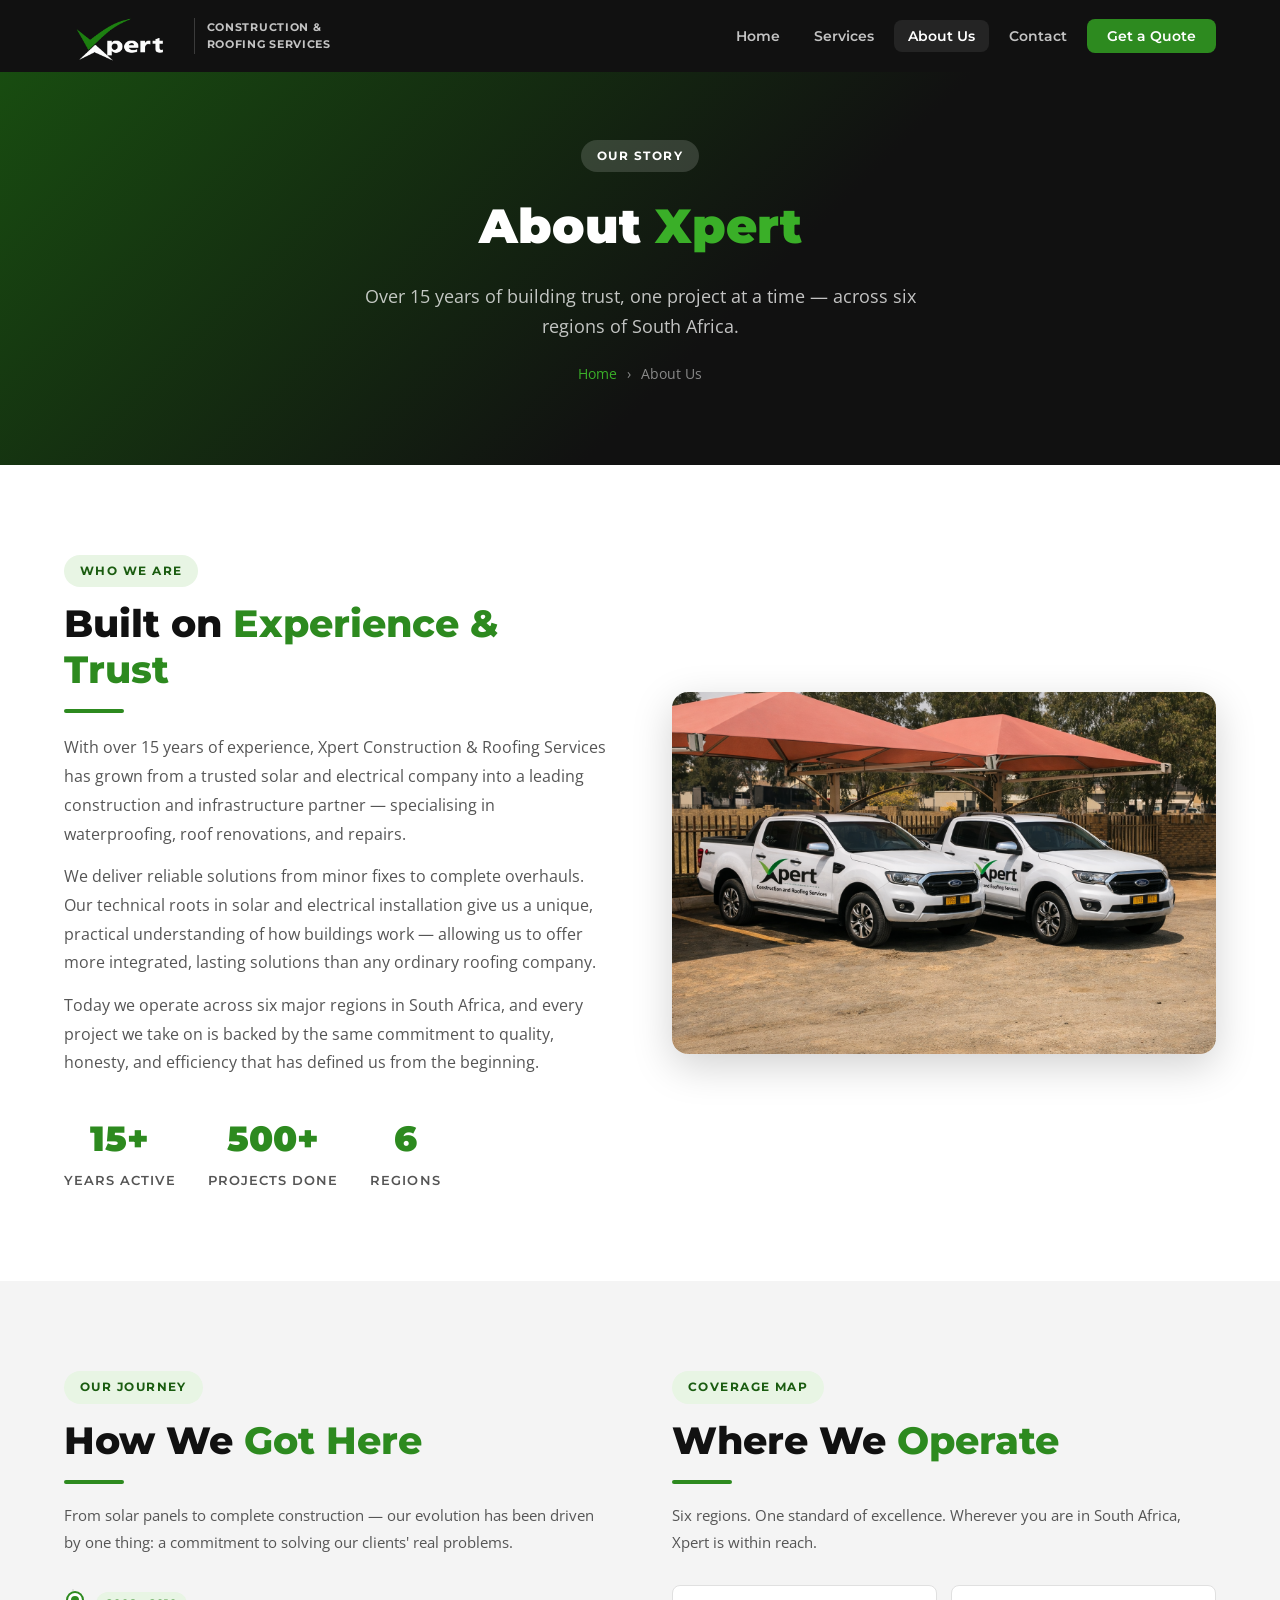
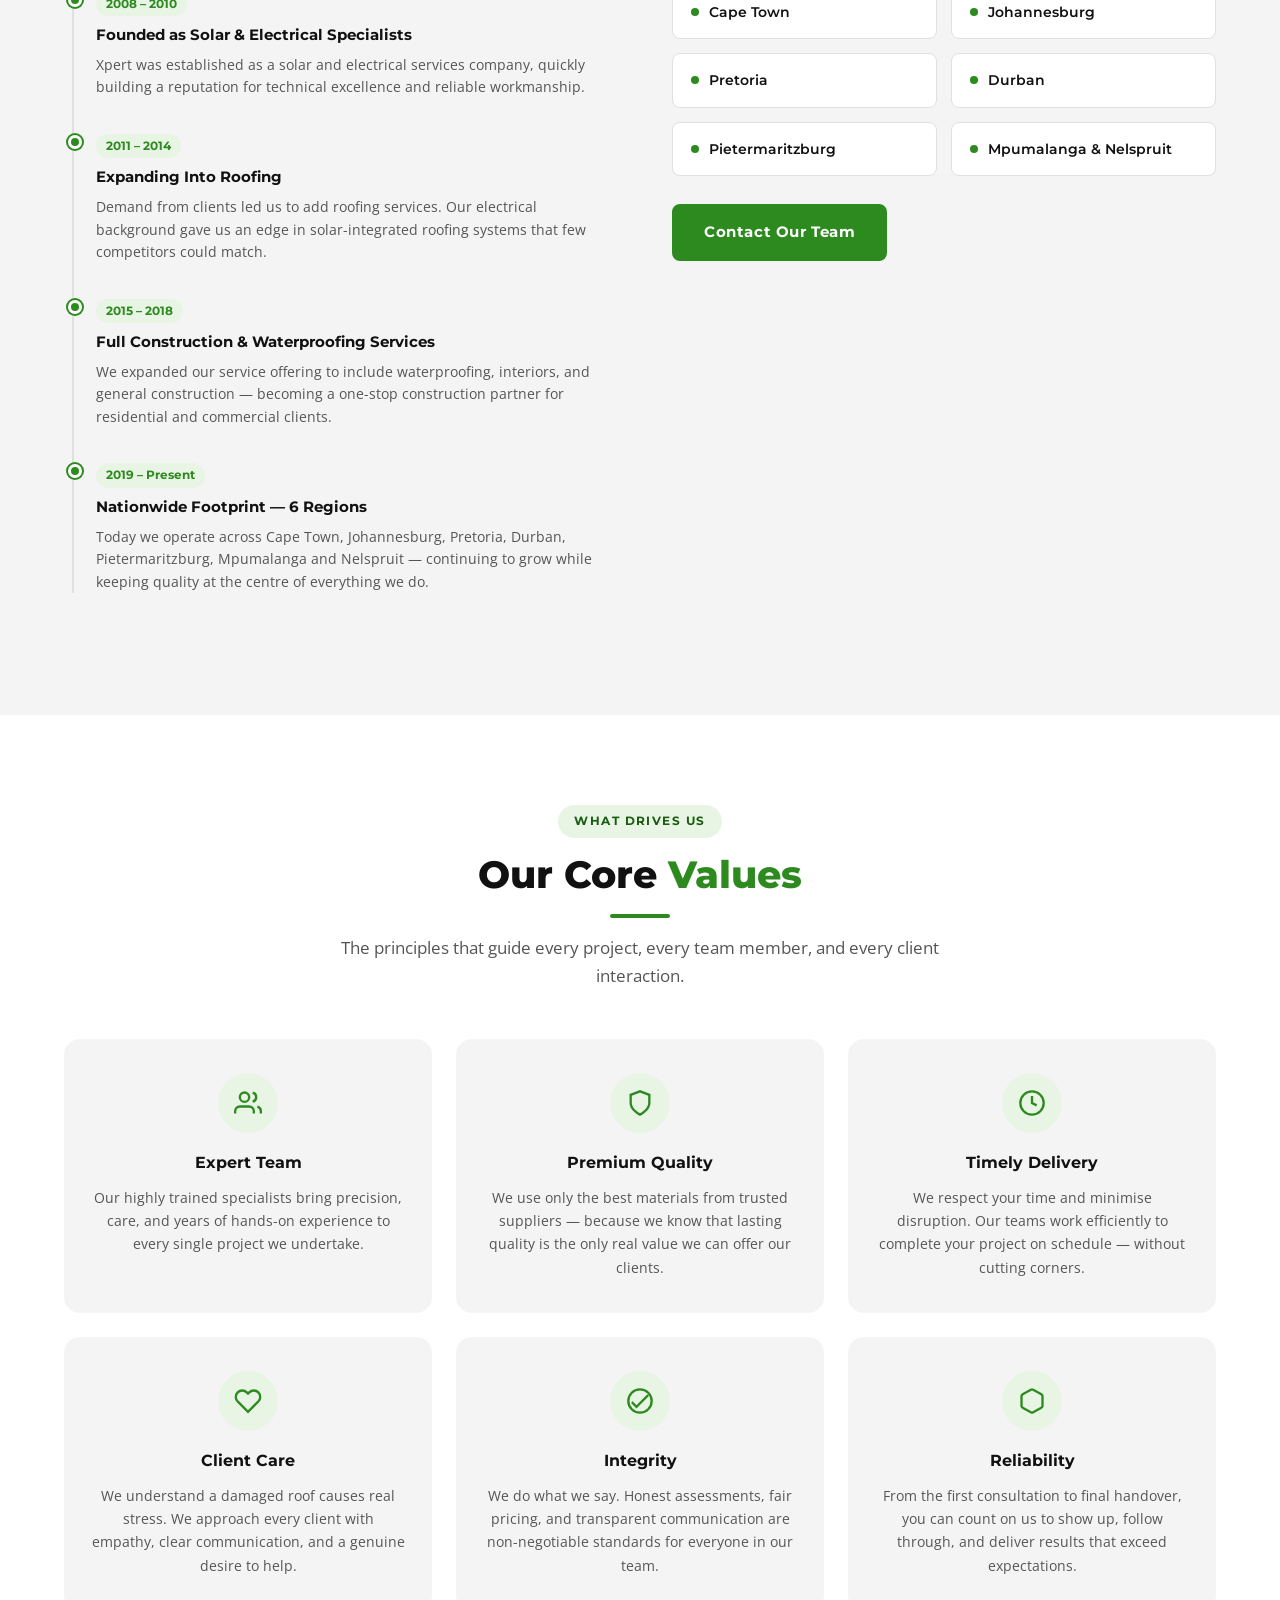
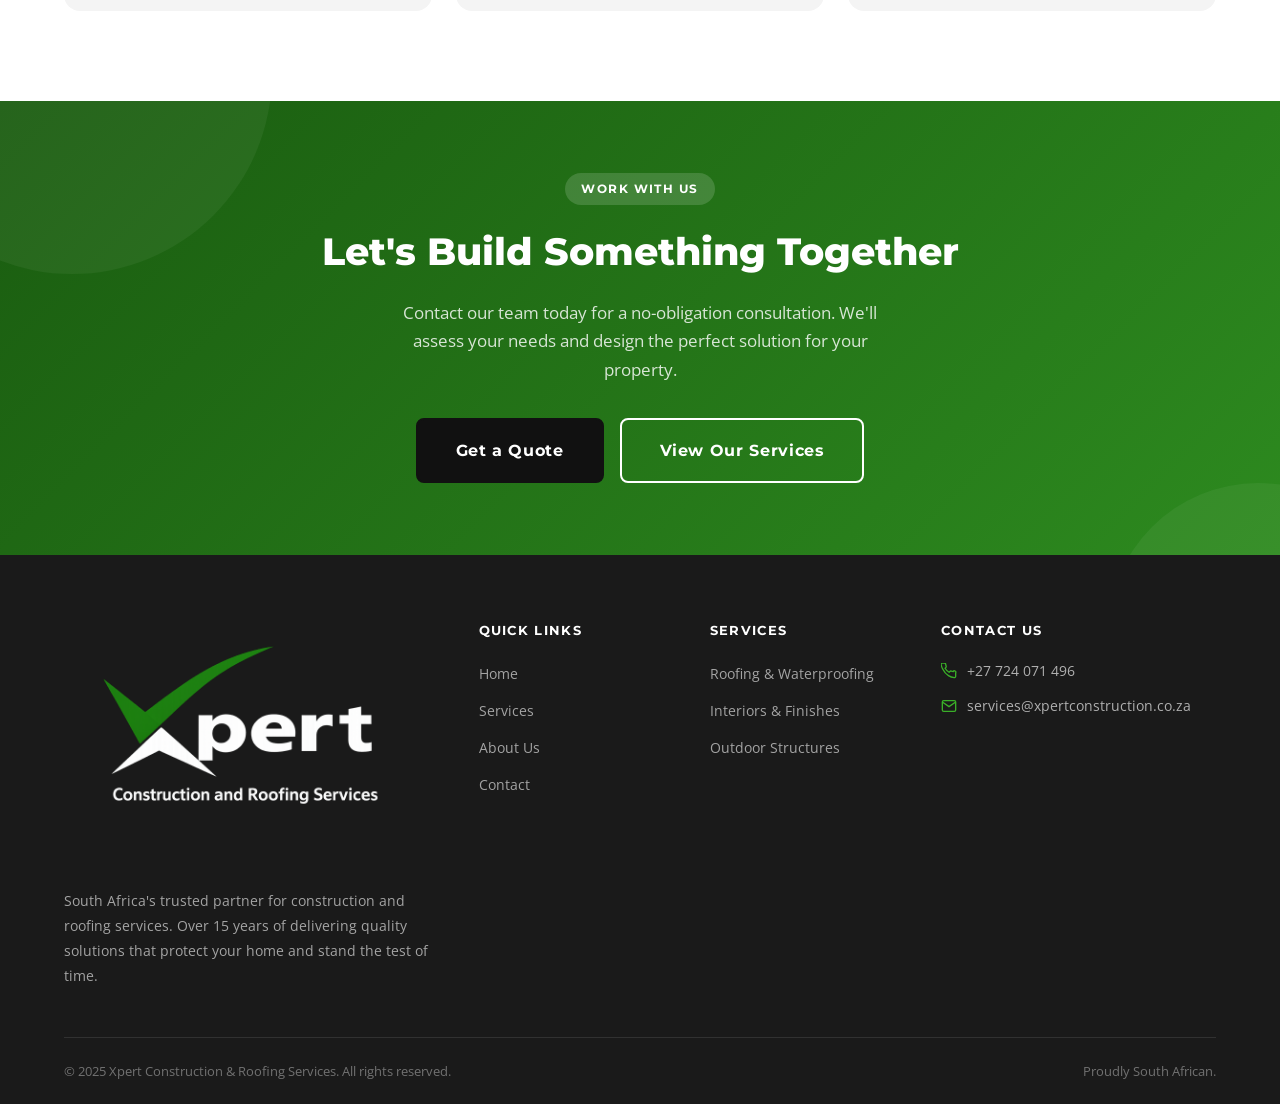
==== about.html @ 2f277261 "nnlk" ====
<!DOCTYPE html>
<html lang="en">
<head>
  <meta charset="UTF-8"/>
  <meta name="viewport" content="width=device-width, initial-scale=1.0"/>
  <title>About Us | Xpert Construction &amp; Roofing Services</title>
  <meta name="description" content="15+ years of construction and roofing excellence across South Africa. Learn about our story, values, and expert team."/>
  <link rel="stylesheet" href="css/styles.css"/>
</head>
<body>

<nav class="navbar" id="navbar">
  <div class="container nav-inner">
    <a href="index.html" class="nav-logo">
      <img src="images/rexerselogo.png" alt="Xpert Construction &amp; Roofing Services" class="nav-logo-img">
      <div class="nav-logo-divider"></div>
      <div class="nav-logo-tagline">Construction &amp;<br>Roofing Services</div>
    </a>
    <ul class="nav-links" id="navLinks">
      <li><a href="index.html">Home</a></li>
      <li><a href="services.html">Services</a></li>
      <li><a href="about.html" class="active">About Us</a></li>
      <li><a href="contact.html">Contact</a></li>
      <li><a href="contact.html" class="nav-cta">Get a Quote</a></li>
    </ul>
    <button class="hamburger" id="hamburger" aria-label="Toggle menu"><span></span><span></span><span></span></button>
  </div>
</nav>

<!-- PAGE HERO -->
<section class="page-hero">
  <div class="container">
    <div class="tag light">Our Story</div>
    <h1>About <span>Xpert</span></h1>
    <p>Over 15 years of building trust, one project at a time — across six regions of South Africa.</p>
    <div class="breadcrumb"><a href="index.html">Home</a><span>›</span><span>About Us</span></div>
  </div>
</section>

<!-- ABOUT INTRO -->
<section class="section-pad" style="background:var(--white)">
  <div class="container">
    <div class="about-intro">
      <div class="fade-in">
        <div class="tag">Who We Are</div>
        <h2 class="section-title">Built on <span>Experience &amp; Trust</span></h2>
        <div class="divider left"></div>
        <p style="margin-top:20px;color:var(--gray);line-height:1.85;font-size:.97rem">With over 15 years of experience, Xpert Construction &amp; Roofing Services has grown from a trusted solar and electrical company into a leading construction and infrastructure partner — specialising in waterproofing, roof renovations, and repairs.</p>
        <p style="margin-top:14px;color:var(--gray);line-height:1.85;font-size:.97rem">We deliver reliable solutions from minor fixes to complete overhauls. Our technical roots in solar and electrical installation give us a unique, practical understanding of how buildings work — allowing us to offer more integrated, lasting solutions than any ordinary roofing company.</p>
        <p style="margin-top:14px;color:var(--gray);line-height:1.85;font-size:.97rem">Today we operate across six major regions in South Africa, and every project we take on is backed by the same commitment to quality, honesty, and efficiency that has defined us from the beginning.</p>
        <div style="display:flex;gap:32px;margin-top:32px;flex-wrap:wrap">
          <div style="text-align:center">
            <div style="font-family:var(--font-heading);font-size:2.2rem;font-weight:900;color:var(--green-primary)">15+</div>
            <div style="font-size:.82rem;color:var(--gray);text-transform:uppercase;letter-spacing:.08em;font-family:var(--font-heading);font-weight:600">Years Active</div>
          </div>
          <div style="text-align:center">
            <div style="font-family:var(--font-heading);font-size:2.2rem;font-weight:900;color:var(--green-primary)">500+</div>
            <div style="font-size:.82rem;color:var(--gray);text-transform:uppercase;letter-spacing:.08em;font-family:var(--font-heading);font-weight:600">Projects Done</div>
          </div>
          <div style="text-align:center">
            <div style="font-family:var(--font-heading);font-size:2.2rem;font-weight:900;color:var(--green-primary)">6</div>
            <div style="font-size:.82rem;color:var(--gray);text-transform:uppercase;letter-spacing:.08em;font-family:var(--font-heading);font-weight:600">Regions</div>
          </div>
        </div>
      </div>
      <div class="about-visual fade-in fade-in-delay-1">
        <img src="images/cars.png" alt="Xpert team at work on a roof" style="width:100%;height:100%;object-fit:cover">
      </div>
    </div>
  </div>
</section>

<!-- TIMELINE -->
<section class="section-pad" style="background:var(--light-gray)">
  <div class="container">
    <div style="display:grid;grid-template-columns:1fr 1fr;gap:64px;align-items:start" class="about-intro">
      <div class="fade-in">
        <div class="tag">Our Journey</div>
        <h2 class="section-title">How We <span>Got Here</span></h2>
        <div class="divider left"></div>
        <p style="margin-top:18px;color:var(--gray);font-size:.95rem;line-height:1.8;margin-bottom:32px">From solar panels to complete construction — our evolution has been driven by one thing: a commitment to solving our clients' real problems.</p>
        <div class="timeline">
          <div class="timeline-item">
            <div class="timeline-year">2008 – 2010</div>
            <h4>Founded as Solar &amp; Electrical Specialists</h4>
            <p>Xpert was established as a solar and electrical services company, quickly building a reputation for technical excellence and reliable workmanship.</p>
          </div>
          <div class="timeline-item">
            <div class="timeline-year">2011 – 2014</div>
            <h4>Expanding Into Roofing</h4>
            <p>Demand from clients led us to add roofing services. Our electrical background gave us an edge in solar-integrated roofing systems that few competitors could match.</p>
          </div>
          <div class="timeline-item">
            <div class="timeline-year">2015 – 2018</div>
            <h4>Full Construction &amp; Waterproofing Services</h4>
            <p>We expanded our service offering to include waterproofing, interiors, and general construction — becoming a one-stop construction partner for residential and commercial clients.</p>
          </div>
          <div class="timeline-item">
            <div class="timeline-year">2019 – Present</div>
            <h4>Nationwide Footprint — 6 Regions</h4>
            <p>Today we operate across Cape Town, Johannesburg, Pretoria, Durban, Pietermaritzburg, Mpumalanga and Nelspruit — continuing to grow while keeping quality at the centre of everything we do.</p>
          </div>
        </div>
      </div>
      <div class="fade-in fade-in-delay-1">
        <div class="tag">Coverage Map</div>
        <h2 class="section-title">Where We <span>Operate</span></h2>
        <div class="divider left"></div>
        <p style="margin-top:18px;color:var(--gray);font-size:.95rem;line-height:1.8;margin-bottom:28px">Six regions. One standard of excellence. Wherever you are in South Africa, Xpert is within reach.</p>
        <div class="regions-list" style="display:grid;grid-template-columns:1fr 1fr;gap:14px">
          <div class="region-item-dark" style="background:var(--white);padding:14px 18px;border-radius:var(--radius);border:1px solid var(--border)"><span class="region-dot" style="background:var(--green-primary)"></span>Cape Town</div>
          <div class="region-item-dark" style="background:var(--white);padding:14px 18px;border-radius:var(--radius);border:1px solid var(--border)"><span class="region-dot" style="background:var(--green-primary)"></span>Johannesburg</div>
          <div class="region-item-dark" style="background:var(--white);padding:14px 18px;border-radius:var(--radius);border:1px solid var(--border)"><span class="region-dot" style="background:var(--green-primary)"></span>Pretoria</div>
          <div class="region-item-dark" style="background:var(--white);padding:14px 18px;border-radius:var(--radius);border:1px solid var(--border)"><span class="region-dot" style="background:var(--green-primary)"></span>Durban</div>
          <div class="region-item-dark" style="background:var(--white);padding:14px 18px;border-radius:var(--radius);border:1px solid var(--border)"><span class="region-dot" style="background:var(--green-primary)"></span>Pietermaritzburg</div>
          <div class="region-item-dark" style="background:var(--white);padding:14px 18px;border-radius:var(--radius);border:1px solid var(--border)"><span class="region-dot" style="background:var(--green-primary)"></span>Mpumalanga &amp; Nelspruit</div>
        </div>
        <div style="margin-top:28px"><a href="contact.html" class="btn btn-primary">Contact Our Team</a></div>
      </div>
    </div>
  </div>
</section>

<!-- VALUES -->
<section class="section-pad" style="background:var(--white)">
  <div class="container">
    <div class="text-center fade-in">
      <div class="tag">What Drives Us</div>
      <h2 class="section-title">Our Core <span>Values</span></h2>
      <div class="divider"></div>
      <p class="section-sub" style="margin-top:16px">The principles that guide every project, every team member, and every client interaction.</p>
    </div>
    <div class="values-grid">
      <div class="value-card fade-in fade-in-delay-1">
        <div class="value-icon">
          <svg width="28" height="28" viewBox="0 0 24 24" fill="none" stroke="currentColor" stroke-width="2"><path d="M17 21v-2a4 4 0 00-4-4H5a4 4 0 00-4 4v2"/><circle cx="9" cy="7" r="4"/><path d="M23 21v-2a4 4 0 00-3-3.87"/><path d="M16 3.13a4 4 0 010 7.75"/></svg>
        </div>
        <h3>Expert Team</h3>
        <p>Our highly trained specialists bring precision, care, and years of hands-on experience to every single project we undertake.</p>
      </div>
      <div class="value-card fade-in fade-in-delay-2">
        <div class="value-icon">
          <svg width="28" height="28" viewBox="0 0 24 24" fill="none" stroke="currentColor" stroke-width="2"><path d="M12 22s8-4 8-10V5l-8-3-8 3v7c0 6 8 10 8 10z"/></svg>
        </div>
        <h3>Premium Quality</h3>
        <p>We use only the best materials from trusted suppliers — because we know that lasting quality is the only real value we can offer our clients.</p>
      </div>
      <div class="value-card fade-in fade-in-delay-3">
        <div class="value-icon">
          <svg width="28" height="28" viewBox="0 0 24 24" fill="none" stroke="currentColor" stroke-width="2"><circle cx="12" cy="12" r="10"/><path d="M12 6v6l4 2"/></svg>
        </div>
        <h3>Timely Delivery</h3>
        <p>We respect your time and minimise disruption. Our teams work efficiently to complete your project on schedule — without cutting corners.</p>
      </div>
      <div class="value-card fade-in fade-in-delay-1">
        <div class="value-icon">
          <svg width="28" height="28" viewBox="0 0 24 24" fill="none" stroke="currentColor" stroke-width="2"><path d="M20.84 4.61a5.5 5.5 0 00-7.78 0L12 5.67l-1.06-1.06a5.5 5.5 0 00-7.78 7.78l1.06 1.06L12 21.23l7.78-7.78 1.06-1.06a5.5 5.5 0 000-7.78z"/></svg>
        </div>
        <h3>Client Care</h3>
        <p>We understand a damaged roof causes real stress. We approach every client with empathy, clear communication, and a genuine desire to help.</p>
      </div>
      <div class="value-card fade-in fade-in-delay-2">
        <div class="value-icon">
          <svg width="28" height="28" viewBox="0 0 24 24" fill="none" stroke="currentColor" stroke-width="2"><circle cx="12" cy="12" r="10"/><path d="M5 13l4 4L19 7"/></svg>
        </div>
        <h3>Integrity</h3>
        <p>We do what we say. Honest assessments, fair pricing, and transparent communication are non-negotiable standards for everyone in our team.</p>
      </div>
      <div class="value-card fade-in fade-in-delay-3">
        <div class="value-icon">
          <svg width="28" height="28" viewBox="0 0 24 24" fill="none" stroke="currentColor" stroke-width="2"><path d="M21 16V8a2 2 0 00-1-1.73l-7-4a2 2 0 00-2 0l-7 4A2 2 0 003 8v8a2 2 0 001 1.73l7 4a2 2 0 002 0l7-4A2 2 0 0021 16z"/></svg>
        </div>
        <h3>Reliability</h3>
        <p>From the first consultation to final handover, you can count on us to show up, follow through, and deliver results that exceed expectations.</p>
      </div>
    </div>
  </div>
</section>

<!-- CTA BANNER -->
<section class="cta-banner">
  <div class="container">
    <div class="tag light">Work With Us</div>
    <h2>Let's Build Something Together</h2>
    <p>Contact our team today for a no-obligation consultation. We'll assess your needs and design the perfect solution for your property.</p>
    <div class="cta-btn-group">
      <a href="contact.html" class="btn btn-dark btn-lg">Get a Quote</a>
      <a href="services.html" class="btn btn-outline btn-lg">View Our Services</a>
    </div>
  </div>
</section>

<footer>
  <div class="container">
    <div class="footer-grid">
      <div class="footer-brand">
        <a href="index.html" class="nav-logo" style="display:inline-flex;margin-bottom:4px">
          <img src="images/rexerselogofull.png" alt="Xpert">
        </a>
        <p>South Africa's trusted partner for construction and roofing services. Over 15 years of delivering quality solutions that protect your home and stand the test of time.</p>
      </div>
      <div class="footer-col"><h4>Quick Links</h4><ul><li><a href="index.html">Home</a></li><li><a href="services.html">Services</a></li><li><a href="about.html">About Us</a></li><li><a href="contact.html">Contact</a></li></ul></div>
      <div class="footer-col"><h4>Services</h4><ul><li><a href="services.html#roofing">Roofing &amp; Waterproofing</a></li><li><a href="services.html#interiors">Interiors &amp; Finishes</a></li><li><a href="services.html#outdoor">Outdoor Structures</a></li></ul></div>
      <div class="footer-col">
        <h4>Contact Us</h4>
        <div class="footer-contact-item"><svg width="16" height="16" viewBox="0 0 24 24" fill="none" stroke="currentColor" stroke-width="2"><path d="M22 16.92v3a2 2 0 01-2.18 2 19.79 19.79 0 01-8.63-3.07A19.5 19.5 0 013.07 9.81a19.79 19.79 0 01-3.07-8.67A2 2 0 012 0h3a2 2 0 012 1.72c.127.96.361 1.903.7 2.81a2 2 0 01-.45 2.11L6.09 7.91a16 16 0 006 6l1.27-1.27a2 2 0 012.11-.45c.907.339 1.85.573 2.81.7A2 2 0 0122 14.92z"/></svg><span>+27 724 071 496</span></div>
        <div class="footer-contact-item"><svg width="16" height="16" viewBox="0 0 24 24" fill="none" stroke="currentColor" stroke-width="2"><path d="M4 4h16c1.1 0 2 .9 2 2v12c0 1.1-.9 2-2 2H4c-1.1 0-2-.9-2-2V6c0-1.1.9-2 2-2z"/><polyline points="22,6 12,13 2,6"/></svg><span>services@xpertconstruction.co.za</span></div>
      </div>
    </div>
    <div class="footer-bottom"><span>&copy; 2025 Xpert Construction &amp; Roofing Services. All rights reserved.</span><span>Proudly South African.</span></div>
  </div>
</footer>

<script src="js/main.js"></script>
</body>
</html>
---- css/styles.css ----
/* ============================================================
   XPERT CONSTRUCTION & ROOFING SERVICES — Main Stylesheet
   Brand: Green #2d8a1f | Black #111 | White #fff
   ============================================================ */
@import url('https://fonts.googleapis.com/css2?family=Montserrat:wght@400;600;700;800;900&family=Open+Sans:wght@400;500;600&display=swap');

:root {
  --green-primary: #2d8a1f;
  --green-dark:    #1a5c10;
  --green-bright:  #3aaf28;
  --green-light:   #e8f5e4;
  --black:         #111111;
  --dark:          #1a1a1a;
  --mid:           #2e2e2e;
  --gray:          #555555;
  --light-gray:    #f4f4f4;
  --border:        #e0e0e0;
  --white:         #ffffff;
  --font-heading:  'Montserrat', sans-serif;
  --font-body:     'Open Sans', sans-serif;
  --shadow-sm:     0 2px 8px rgba(0,0,0,.10);
  --shadow-md:     0 6px 24px rgba(0,0,0,.14);
  --shadow-lg:     0 12px 40px rgba(0,0,0,.18);
  --radius:        8px;
  --radius-lg:     16px;
  --transition:    .3s ease;
  --max-width:     1200px;
}

*,*::before,*::after{box-sizing:border-box;margin:0;padding:0}
html{scroll-behavior:smooth;font-size:16px}
body{font-family:var(--font-body);color:var(--dark);background:var(--white);line-height:1.7;overflow-x:hidden}
img{max-width:100%;display:block}
a{text-decoration:none;color:inherit}
ul{list-style:none}

/* ── Utility ── */
.container{max-width:var(--max-width);margin:0 auto;padding:0 24px}
.section-pad{padding:90px 0}
.text-center{text-align:center}
.text-white{color:var(--white)}

.tag{display:inline-block;background:var(--green-light);color:var(--green-dark);font-family:var(--font-heading);font-size:.75rem;font-weight:700;letter-spacing:.12em;text-transform:uppercase;padding:6px 16px;border-radius:99px;margin-bottom:14px}
.tag.light{background:rgba(255,255,255,.15);color:var(--white)}

.section-title{font-family:var(--font-heading);font-size:clamp(1.8rem,3vw,2.6rem);font-weight:800;line-height:1.2;color:var(--black);margin-bottom:16px}
.section-title span{color:var(--green-primary)}
.section-title.text-white{color:var(--white)}
.section-title.text-white span{color:var(--green-bright)}
.section-sub{font-size:1.05rem;color:var(--gray);max-width:620px;margin:0 auto 48px}
.divider{width:60px;height:4px;background:var(--green-primary);border-radius:2px;margin:16px auto 0}
.divider.left{margin-left:0}

/* ── Buttons ── */
.btn{display:inline-flex;align-items:center;gap:8px;font-family:var(--font-heading);font-size:.92rem;font-weight:700;letter-spacing:.04em;padding:14px 30px;border-radius:var(--radius);border:2px solid transparent;cursor:pointer;transition:var(--transition)}
.btn-primary{background:var(--green-primary);color:var(--white);border-color:var(--green-primary)}
.btn-primary:hover{background:var(--green-dark);border-color:var(--green-dark);transform:translateY(-2px);box-shadow:var(--shadow-md)}
.btn-outline{background:transparent;color:var(--white);border-color:var(--white)}
.btn-outline:hover{background:var(--white);color:var(--black);transform:translateY(-2px)}
.btn-dark{background:var(--black);color:var(--white);border-color:var(--black)}
.btn-dark:hover{background:var(--mid);transform:translateY(-2px);box-shadow:var(--shadow-md)}
.btn-outline-green{background:transparent;color:var(--green-primary);border-color:var(--green-primary)}
.btn-outline-green:hover{background:var(--green-primary);color:var(--white);transform:translateY(-2px)}
.btn-lg{padding:17px 38px;font-size:1rem}

/* ── Navbar ── */
.navbar{position:fixed;top:0;left:0;right:0;z-index:1000;background:var(--black);transition:box-shadow var(--transition)}
.navbar.scrolled{box-shadow:0 2px 20px rgba(0,0,0,.35)}
.nav-inner{display:flex;align-items:center;justify-content:space-between;height:72px}
.nav-logo{display:flex;align-items:center;gap:10px}
.nav-logo svg{width:44px;height:44px}
/* ── Navbar logo image + tagline ── */
.nav-logo{gap:12px}
.nav-logo-img{height:52px;width:auto;display:block;object-fit:contain;transition:opacity var(--transition)}
.nav-logo:hover .nav-logo-img{opacity:.85}
.nav-logo-divider{width:1px;height:36px;background:rgba(255,255,255,.18);flex-shrink:0}
.nav-logo-tagline{font-family:var(--font-heading);font-size:.7rem;font-weight:700;color:rgba(255,255,255,.75);letter-spacing:.06em;text-transform:uppercase;line-height:1.55}

.nav-logo-text{font-family:var(--font-heading);font-weight:900;font-size:1.4rem;color:var(--white);line-height:1}
.nav-logo-text span{color:var(--green-bright)}
.nav-logo-sub{font-family:var(--font-heading);font-size:.9rem;color:rgba(255,255,255,.55);letter-spacing:.08em;text-transform:uppercase}
.nav-links{display:flex;align-items:center;gap:6px}
.nav-links a{font-family:var(--font-heading);font-size:.85rem;font-weight:600;color:rgba(255,255,255,.75);padding:8px 14px;border-radius:var(--radius);transition:var(--transition)}
.nav-links a:hover,.nav-links a.active{color:var(--white);background:rgba(255,255,255,.08)}
.nav-cta{background:var(--green-primary)!important;color:var(--white)!important;padding:9px 20px!important;border-radius:var(--radius)!important}
.nav-cta:hover{background:var(--green-dark)!important}
.hamburger{display:none;flex-direction:column;gap:5px;cursor:pointer;padding:8px;background:none;border:none}
.hamburger span{display:block;width:26px;height:2px;background:var(--white);border-radius:2px;transition:var(--transition)}

/* ── Page Hero (inner pages) ── */
.page-hero{background:var(--black);padding:140px 0 80px;text-align:center;position:relative;overflow:hidden}
.page-hero::before{content:'';position:absolute;inset:0;background:linear-gradient(135deg,var(--green-dark) 0%,var(--black) 60%);opacity:.85}
.page-hero .container{position:relative;z-index:1}
.page-hero h1{font-family:var(--font-heading);font-size:clamp(2rem,4vw,3rem);font-weight:900;color:var(--white);margin-bottom:14px}
.page-hero h1 span{color:var(--green-bright)}
.page-hero p{font-size:1.1rem;color:rgba(255,255,255,.75);max-width:580px;margin:0 auto}
.breadcrumb{display:flex;justify-content:center;align-items:center;gap:10px;margin-top:20px;font-size:.85rem;color:rgba(255,255,255,.5)}
.breadcrumb a{color:var(--green-bright)}

/* ── Home Hero ── */
.hero{position:relative;min-height:100vh;display:flex;align-items:center;overflow:hidden;background:var(--black)}
.hero-bg{position:absolute;inset:0;z-index:0}
.hero-scene{width:100%;height:100%}
.hero-overlay{position:absolute;inset:0;background:linear-gradient(90deg,rgba(0,0,0,.9) 0%,rgba(0,0,0,.6) 55%,rgba(0,0,0,.25) 100%);z-index:1}
.hero-content{position:relative;z-index:2;max-width:660px}
.hero-eyebrow{display:inline-flex;align-items:center;gap:10px;background:rgba(45,138,31,.2);border:1px solid rgba(58,175,40,.4);border-radius:99px;padding:6px 18px;font-family:var(--font-heading);font-size:.78rem;font-weight:700;color:var(--green-bright);letter-spacing:.1em;text-transform:uppercase;margin-bottom:22px}
.hero-eyebrow::before{content:'';display:inline-block;width:8px;height:8px;border-radius:50%;background:var(--green-bright);animation:pulse 2s infinite}
@keyframes pulse{0%,100%{opacity:1;transform:scale(1)}50%{opacity:.4;transform:scale(.75)}}
.hero h1{font-family:var(--font-heading);font-size:clamp(2.4rem,5vw,3.8rem);font-weight:900;line-height:1.1;color:var(--white);margin-bottom:22px}
.hero h1 .accent{color:var(--green-bright)}
.hero p{font-size:1.05rem;color:rgba(255,255,255,.78);margin-bottom:36px;line-height:1.75}
.hero-btns{display:flex;gap:16px;flex-wrap:wrap}
.hero-badges{display:flex;gap:28px;margin-top:48px;flex-wrap:wrap}
.hero-badge{display:flex;align-items:center;gap:10px}
.hero-badge-icon{width:42px;height:42px;border-radius:50%;background:rgba(45,138,31,.25);border:1px solid rgba(58,175,40,.4);display:flex;align-items:center;justify-content:center;color:var(--green-bright)}
.hero-badge-text strong{display:block;font-family:var(--font-heading);font-size:.92rem;font-weight:700;color:var(--white)}
.hero-badge-text span{font-size:.76rem;color:rgba(255,255,255,.5)}

/* ── Stats Bar ── */
.stats-bar{background:var(--green-primary)}
.stats-inner{display:grid;grid-template-columns:repeat(4,1fr)}
.stat-item{display:flex;flex-direction:column;align-items:center;justify-content:center;padding:32px 20px;border-right:1px solid rgba(255,255,255,.2);text-align:center}
.stat-item:last-child{border-right:none}
.stat-num{font-family:var(--font-heading);font-size:2.4rem;font-weight:900;color:var(--white);line-height:1}
.stat-label{font-size:.82rem;color:rgba(255,255,255,.78);text-transform:uppercase;letter-spacing:.08em;margin-top:6px}

/* ── Service Cards ── */
.service-grid{display:grid;grid-template-columns:repeat(auto-fit,minmax(300px,1fr));gap:28px}
.service-card{background:var(--white);border-radius:var(--radius-lg);overflow:hidden;box-shadow:var(--shadow-sm);border:1px solid var(--border);transition:var(--transition)}
.service-card:hover{transform:translateY(-6px);box-shadow:var(--shadow-lg);border-color:var(--green-primary)}
.service-card-image{height:200px;overflow:hidden}
.service-card-image svg{width:100%;height:100%}
.service-card-body{padding:28px}
.service-icon{width:52px;height:52px;border-radius:var(--radius);background:var(--green-light);display:flex;align-items:center;justify-content:center;color:var(--green-primary);margin-bottom:16px}
.service-card-body h3{font-family:var(--font-heading);font-size:1.2rem;font-weight:700;color:var(--black);margin-bottom:10px}
.service-card-body p{font-size:.92rem;color:var(--gray);margin-bottom:18px;line-height:1.65}
.service-link{display:inline-flex;align-items:center;gap:6px;font-family:var(--font-heading);font-size:.85rem;font-weight:700;color:var(--green-primary);transition:var(--transition)}
.service-link:hover{gap:12px;color:var(--green-dark)}

/* ── Why Choose Us ── */
.why-grid{display:grid;grid-template-columns:repeat(auto-fit,minmax(260px,1fr));gap:28px}
.why-card{text-align:center;padding:44px 32px;border-radius:var(--radius-lg);background:var(--white);border:1px solid var(--border);box-shadow:var(--shadow-sm);transition:var(--transition)}
.why-card:hover{border-color:var(--green-primary);box-shadow:var(--shadow-md);transform:translateY(-4px)}
.why-icon{width:72px;height:72px;border-radius:50%;background:var(--green-light);display:flex;align-items:center;justify-content:center;color:var(--green-primary);margin:0 auto 22px;transition:var(--transition)}
.why-card:hover .why-icon{background:var(--green-primary);color:var(--white)}
.why-card h3{font-family:var(--font-heading);font-size:1.1rem;font-weight:700;color:var(--black);margin-bottom:12px}
.why-card p{font-size:.92rem;color:var(--gray);line-height:1.7}

/* ── Regions ── */
.regions-section{background:var(--black);position:relative;overflow:hidden}
.regions-section::before{content:'';position:absolute;top:-80px;right:-80px;width:400px;height:400px;border-radius:50%;background:radial-gradient(circle,rgba(45,138,31,.2) 0%,transparent 70%)}
.regions-content{display:grid;grid-template-columns:1fr 1fr;gap:64px;align-items:center}
.regions-list{display:grid;grid-template-columns:1fr 1fr;gap:14px;margin-top:28px}
/* region-item: white text — for dark backgrounds (home page regions section) */
.region-item{display:flex;align-items:center;gap:10px;font-family:var(--font-heading);font-size:.9rem;font-weight:600;color:rgba(255,255,255,.88)}
/* region-item-dark: dark text — for light/white backgrounds (about page cards) */
.region-item-dark{display:flex;align-items:center;gap:10px;font-family:var(--font-heading);font-size:.9rem;font-weight:600;color:var(--black)}
.region-dot{width:8px;height:8px;border-radius:50%;background:var(--green-bright);flex-shrink:0}

/* ── CTA Banner ── */
.cta-banner{background:linear-gradient(135deg,var(--green-dark) 0%,var(--green-primary) 100%);padding:72px 0;text-align:center;position:relative;overflow:hidden}
.cta-banner::before{content:'';position:absolute;top:-50%;left:-10%;width:400px;height:400px;border-radius:50%;background:rgba(255,255,255,.05)}
.cta-banner::after{content:'';position:absolute;bottom:-50%;right:-10%;width:300px;height:300px;border-radius:50%;background:rgba(255,255,255,.05)}
.cta-banner .container{position:relative;z-index:1}
.cta-banner h2{font-family:var(--font-heading);font-size:clamp(1.8rem,3vw,2.4rem);font-weight:800;color:var(--white);margin-bottom:14px}
.cta-banner p{color:rgba(255,255,255,.82);font-size:1.05rem;margin-bottom:34px;max-width:520px;margin-left:auto;margin-right:auto}
.cta-btn-group{display:flex;gap:16px;justify-content:center;flex-wrap:wrap}

/* ── Services Detail ── */
.services-detail{display:grid;grid-template-columns:1fr 1fr;gap:60px;align-items:center;margin-bottom:80px}
.services-detail.reverse .services-detail-visual{order:-1}
.services-detail-visual{border-radius:var(--radius-lg);overflow:hidden;box-shadow:var(--shadow-md)}
.services-detail-visual svg{width:100%;display:block}
.services-list-items{margin-top:20px}
.services-list-items li{display:flex;align-items:center;gap:12px;padding:11px 0;border-bottom:1px solid var(--border);font-size:.95rem;color:var(--dark)}
.check-icon{width:22px;height:22px;border-radius:50%;background:var(--green-light);display:flex;align-items:center;justify-content:center;flex-shrink:0;color:var(--green-primary)}

/* ── About ── */
.about-intro{display:grid;grid-template-columns:1fr 1fr;gap:64px;align-items:center}
.about-visual{border-radius:var(--radius-lg);overflow:hidden;box-shadow:var(--shadow-lg)}
.timeline{position:relative;padding-left:32px}
.timeline::before{content:'';position:absolute;left:8px;top:0;bottom:0;width:2px;background:var(--border)}
.timeline-item{position:relative;margin-bottom:32px}
.timeline-item::before{content:'';position:absolute;left:-28px;top:4px;width:14px;height:14px;border-radius:50%;background:var(--green-primary);border:3px solid var(--white);box-shadow:0 0 0 2px var(--green-primary)}
.timeline-year{display:inline-block;font-family:var(--font-heading);font-size:.75rem;font-weight:700;color:var(--green-primary);background:var(--green-light);padding:2px 10px;border-radius:99px;margin-bottom:6px}
.timeline-item h4{font-family:var(--font-heading);font-size:.95rem;font-weight:700;color:var(--black);margin-bottom:6px}
.timeline-item p{font-size:.88rem;color:var(--gray);line-height:1.6}
.values-grid{display:grid;grid-template-columns:repeat(3,1fr);gap:24px}
.value-card{background:var(--light-gray);border-radius:var(--radius-lg);padding:32px 24px;text-align:center;transition:var(--transition);border:2px solid transparent}
.value-card:hover{border-color:var(--green-primary);background:var(--white);transform:translateY(-4px);box-shadow:var(--shadow-md)}
.value-card h3{font-family:var(--font-heading);font-size:1rem;font-weight:700;color:var(--black);margin:16px 0 10px}
.value-card p{font-size:.88rem;color:var(--gray);line-height:1.65}
.value-icon{width:60px;height:60px;border-radius:50%;background:var(--green-light);display:flex;align-items:center;justify-content:center;color:var(--green-primary);margin:0 auto;transition:var(--transition)}
.value-card:hover .value-icon{background:var(--green-primary);color:var(--white)}

/* ── Contact ── */
.contact-layout{display:grid;grid-template-columns:1.1fr .9fr;gap:60px;align-items:start}
.contact-form-wrap{background:var(--white);border-radius:var(--radius-lg);padding:44px;box-shadow:var(--shadow-md);border:1px solid var(--border)}
.form-title{font-family:var(--font-heading);font-size:1.5rem;font-weight:800;color:var(--black);margin-bottom:6px}
.form-sub{font-size:.9rem;color:var(--gray);margin-bottom:28px}
.form-row{display:grid;grid-template-columns:1fr 1fr;gap:16px}
.form-group{margin-bottom:18px}
.form-group label{display:block;font-family:var(--font-heading);font-size:.78rem;font-weight:700;color:var(--black);margin-bottom:7px;text-transform:uppercase;letter-spacing:.06em}
.form-group input,.form-group select,.form-group textarea{width:100%;padding:12px 16px;border:1.5px solid var(--border);border-radius:var(--radius);font-family:var(--font-body);font-size:.92rem;color:var(--dark);background:var(--light-gray);transition:var(--transition);outline:none;appearance:none}
.form-group input:focus,.form-group select:focus,.form-group textarea:focus{border-color:var(--green-primary);background:var(--white);box-shadow:0 0 0 3px rgba(45,138,31,.12)}
.form-group textarea{resize:vertical;min-height:120px}
.form-submit{width:100%;justify-content:center}
.contact-info-wrap{display:flex;flex-direction:column;gap:20px}
.contact-info-card{background:var(--white);border-radius:var(--radius-lg);padding:26px;box-shadow:var(--shadow-sm);border:1px solid var(--border);display:flex;gap:18px;align-items:flex-start;transition:var(--transition)}
.contact-info-card:hover{border-color:var(--green-primary);box-shadow:var(--shadow-md)}
.contact-info-icon{width:50px;height:50px;border-radius:var(--radius);background:var(--green-light);display:flex;align-items:center;justify-content:center;color:var(--green-primary);flex-shrink:0}
.contact-info-card h4{font-family:var(--font-heading);font-size:.8rem;font-weight:700;text-transform:uppercase;letter-spacing:.08em;color:var(--gray);margin-bottom:6px}
.contact-info-card p,.contact-info-card a{font-size:.92rem;color:var(--dark);line-height:1.6}
.contact-info-card a:hover{color:var(--green-primary)}
.form-success{display:none;text-align:center;padding:32px;background:var(--green-light);border-radius:var(--radius-lg);border:2px solid var(--green-primary);margin-top:16px}
.form-success h3{font-family:var(--font-heading);color:var(--green-dark);margin-bottom:8px}
.form-success p{color:var(--gray);font-size:.92rem}

/* ── Footer ── */
footer{background:var(--dark);padding:64px 0 0;color:rgba(255,255,255,.7)}
.footer-grid{display:grid;grid-template-columns:2fr 1fr 1fr 1.5fr;gap:48px;padding-bottom:48px;border-bottom:1px solid rgba(255,255,255,.1)}
.footer-brand p{font-size:.9rem;line-height:1.75;margin-top:16px;color:rgba(255,255,255,.6)}
.footer-col h4{font-family:var(--font-heading);font-size:.82rem;font-weight:700;color:var(--white);text-transform:uppercase;letter-spacing:.1em;margin-bottom:18px}
.footer-col ul li{margin-bottom:10px}
.footer-col ul li a{font-size:.88rem;color:rgba(255,255,255,.6);transition:var(--transition)}
.footer-col ul li a:hover{color:var(--green-bright)}
.footer-contact-item{display:flex;align-items:flex-start;gap:10px;margin-bottom:14px}
.footer-contact-item svg{flex-shrink:0;color:var(--green-bright);margin-top:3px}
.footer-contact-item span{font-size:.88rem;color:rgba(255,255,255,.65);line-height:1.55}
.footer-bottom{display:flex;justify-content:space-between;align-items:center;padding:22px 0;font-size:.82rem;color:rgba(255,255,255,.38);flex-wrap:wrap;gap:10px}
.footer-bottom a{color:var(--green-bright)}

/* ── Animations ── */
.fade-in{opacity:0;transform:translateY(24px);transition:opacity .65s ease,transform .65s ease}
.fade-in.visible{opacity:1;transform:none}
.fade-in-delay-1{transition-delay:.12s}
.fade-in-delay-2{transition-delay:.24s}
.fade-in-delay-3{transition-delay:.36s}

/* ── Responsive ── */
@media(max-width:1024px){
  .footer-grid{grid-template-columns:1fr 1fr}
  .about-intro,.contact-layout{grid-template-columns:1fr}
  .services-detail{grid-template-columns:1fr;gap:32px}
  .services-detail.reverse .services-detail-visual{order:0}
  .regions-content{grid-template-columns:1fr;gap:40px}
  .values-grid{grid-template-columns:1fr 1fr}
}
@media(max-width:768px){
  .section-pad{padding:64px 0}
  .stats-inner{grid-template-columns:repeat(2,1fr)}
  .stat-item:nth-child(2){border-right:none}
  .nav-links{display:none;flex-direction:column;position:absolute;top:72px;left:0;right:0;background:var(--dark);padding:16px 24px 24px;gap:4px;z-index:999}
  .nav-links.open{display:flex}
  .hamburger{display:flex}
  .hero-badges{gap:18px}
  .form-row{grid-template-columns:1fr}
  .regions-list{grid-template-columns:1fr}
  .footer-grid{grid-template-columns:1fr;gap:32px}
  .contact-form-wrap{padding:28px}
  .values-grid{grid-template-columns:1fr}
}
@media(max-width:480px){
  .hero-btns{flex-direction:column}
  .hero-btns .btn{width:100%;justify-content:center}
  .why-grid{grid-template-columns:1fr}
  .nav-logo-divider,.nav-logo-tagline{display:none}
  .nav-logo-img{height:44px}
}

/* ── Image Placeholders ── */
.img-placeholder{position:relative;overflow:hidden;background:linear-gradient(135deg,#0a1a06 0%,#152a0c 100%);display:flex;flex-direction:column;align-items:center;justify-content:center;gap:12px;text-align:center;padding:32px 24px;border:2px dashed rgba(58,175,40,.3);border-radius:var(--radius-lg)}
.img-placeholder::before{content:'';position:absolute;inset:0;background-image:repeating-linear-gradient(45deg,transparent,transparent 14px,rgba(58,175,40,.04) 14px,rgba(58,175,40,.04) 28px);pointer-events:none}
.img-placeholder svg{color:rgba(58,175,40,.5);position:relative;z-index:1}
.img-placeholder-badge{font-family:var(--font-heading);font-size:.68rem;font-weight:700;letter-spacing:.14em;text-transform:uppercase;color:var(--green-bright);background:rgba(58,175,40,.12);border:1px solid rgba(58,175,40,.3);padding:4px 12px;border-radius:99px;position:relative;z-index:1}
.img-placeholder-desc{font-size:.85rem;color:rgba(255,255,255,.55);max-width:260px;line-height:1.55;position:relative;z-index:1}
.img-placeholder-file{font-family:var(--font-heading);font-size:.72rem;font-weight:600;color:rgba(58,175,40,.6);margin-top:4px;position:relative;z-index:1}

/* ── Form error states ── */
.field-error{border-color:#e53935!important;box-shadow:0 0 0 3px rgba(229,57,53,.12)!important}
#formError{display:none}
#formError.visible{display:flex}
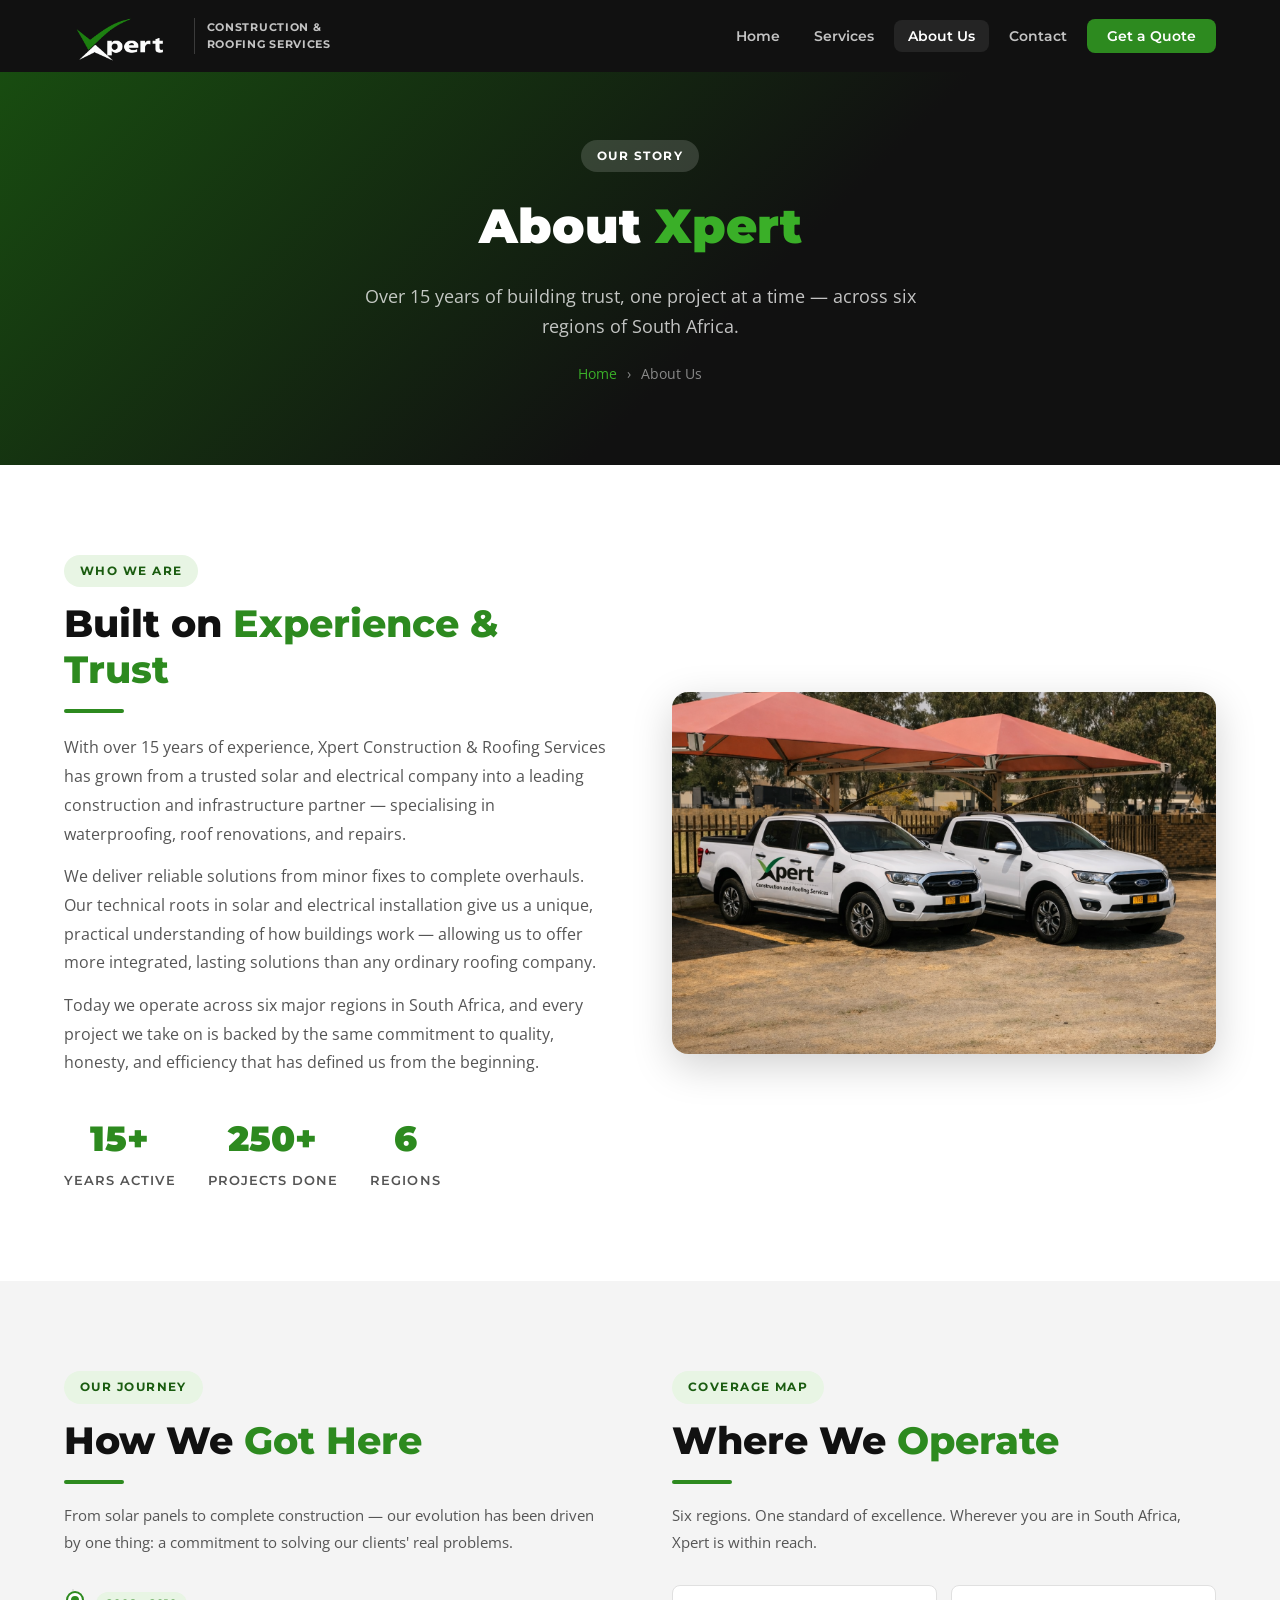
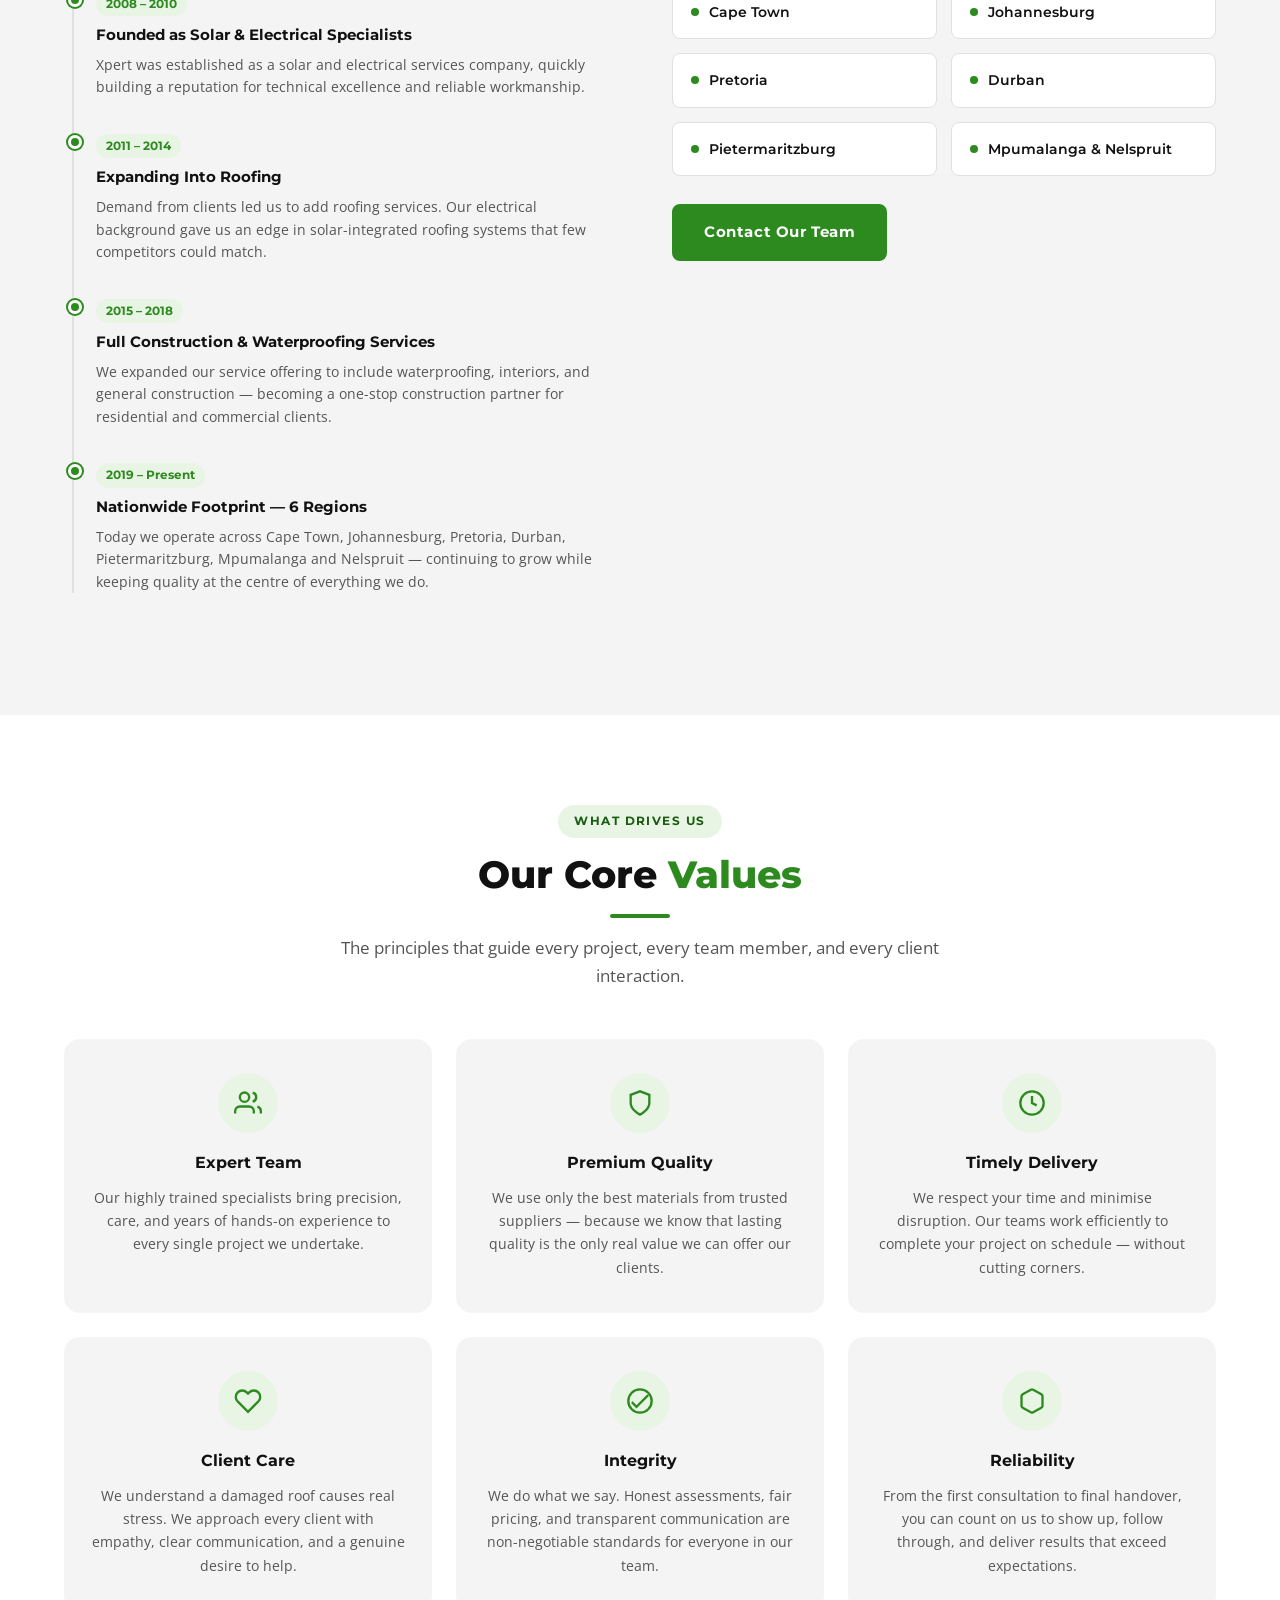
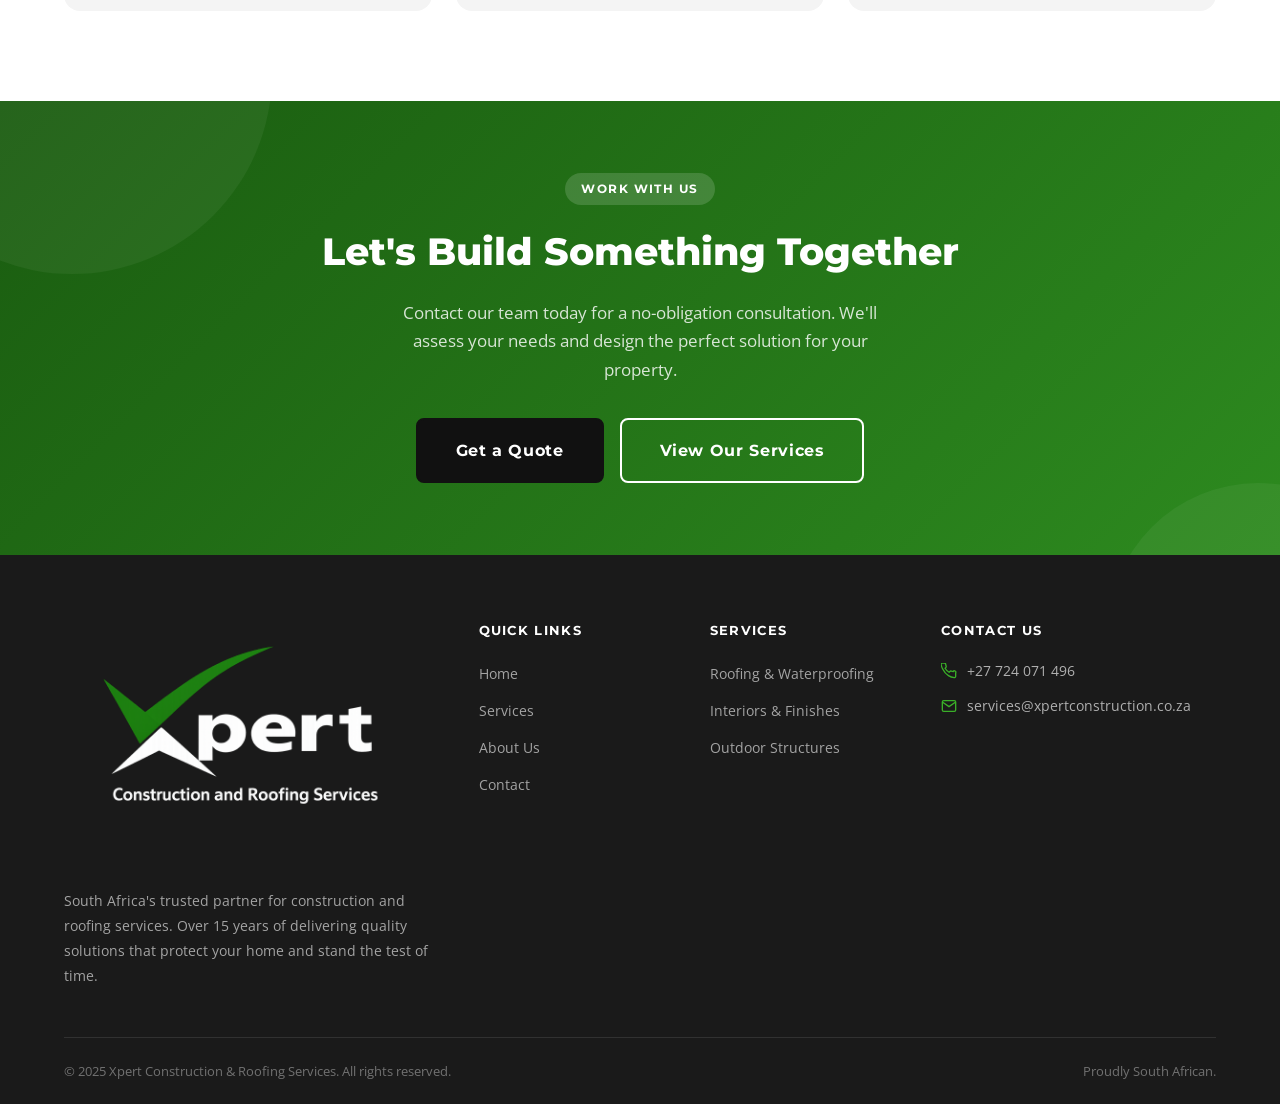
==== commit b953242d: "kmo" ====
--- a/about.html
+++ b/about.html
@@ -5,6 +5,7 @@
   <meta name="viewport" content="width=device-width, initial-scale=1.0"/>
   <title>About Us | Xpert Construction &amp; Roofing Services</title>
   <meta name="description" content="15+ years of construction and roofing excellence across South Africa. Learn about our story, values, and expert team."/>
+  <link rel="icon" type="image/png" href="images/icon.png"/>
   <link rel="stylesheet" href="css/styles.css"/>
 </head>
 <body>
@@ -48,13 +49,13 @@
         <p style="margin-top:20px;color:var(--gray);line-height:1.85;font-size:.97rem">With over 15 years of experience, Xpert Construction &amp; Roofing Services has grown from a trusted solar and electrical company into a leading construction and infrastructure partner — specialising in waterproofing, roof renovations, and repairs.</p>
         <p style="margin-top:14px;color:var(--gray);line-height:1.85;font-size:.97rem">We deliver reliable solutions from minor fixes to complete overhauls. Our technical roots in solar and electrical installation give us a unique, practical understanding of how buildings work — allowing us to offer more integrated, lasting solutions than any ordinary roofing company.</p>
         <p style="margin-top:14px;color:var(--gray);line-height:1.85;font-size:.97rem">Today we operate across six major regions in South Africa, and every project we take on is backed by the same commitment to quality, honesty, and efficiency that has defined us from the beginning.</p>
-        <div style="display:flex;gap:32px;margin-top:32px;flex-wrap:wrap">
+        <div class="about-stats">
           <div style="text-align:center">
             <div style="font-family:var(--font-heading);font-size:2.2rem;font-weight:900;color:var(--green-primary)">15+</div>
             <div style="font-size:.82rem;color:var(--gray);text-transform:uppercase;letter-spacing:.08em;font-family:var(--font-heading);font-weight:600">Years Active</div>
           </div>
           <div style="text-align:center">
-            <div style="font-family:var(--font-heading);font-size:2.2rem;font-weight:900;color:var(--green-primary)">500+</div>
+            <div style="font-family:var(--font-heading);font-size:2.2rem;font-weight:900;color:var(--green-primary)">250+</div>
             <div style="font-size:.82rem;color:var(--gray);text-transform:uppercase;letter-spacing:.08em;font-family:var(--font-heading);font-weight:600">Projects Done</div>
           </div>
           <div style="text-align:center">
@@ -73,7 +74,7 @@
 <!-- TIMELINE -->
 <section class="section-pad" style="background:var(--light-gray)">
   <div class="container">
-    <div style="display:grid;grid-template-columns:1fr 1fr;gap:64px;align-items:start" class="about-intro">
+    <div class="about-intro" style="align-items:start">
       <div class="fade-in">
         <div class="tag">Our Journey</div>
         <h2 class="section-title">How We <span>Got Here</span></h2>
@@ -107,7 +108,7 @@
         <h2 class="section-title">Where We <span>Operate</span></h2>
         <div class="divider left"></div>
         <p style="margin-top:18px;color:var(--gray);font-size:.95rem;line-height:1.8;margin-bottom:28px">Six regions. One standard of excellence. Wherever you are in South Africa, Xpert is within reach.</p>
-        <div class="regions-list" style="display:grid;grid-template-columns:1fr 1fr;gap:14px">
+        <div class="regions-list about-regions-grid">
           <div class="region-item-dark" style="background:var(--white);padding:14px 18px;border-radius:var(--radius);border:1px solid var(--border)"><span class="region-dot" style="background:var(--green-primary)"></span>Cape Town</div>
           <div class="region-item-dark" style="background:var(--white);padding:14px 18px;border-radius:var(--radius);border:1px solid var(--border)"><span class="region-dot" style="background:var(--green-primary)"></span>Johannesburg</div>
           <div class="region-item-dark" style="background:var(--white);padding:14px 18px;border-radius:var(--radius);border:1px solid var(--border)"><span class="region-dot" style="background:var(--green-primary)"></span>Pretoria</div>
--- a/css/styles.css
+++ b/css/styles.css
@@ -101,7 +101,7 @@
 .hero{position:relative;min-height:100vh;display:flex;align-items:center;overflow:hidden;background:var(--black)}
 .hero-bg{position:absolute;inset:0;z-index:0}
 .hero-scene{width:100%;height:100%}
-.hero-overlay{position:absolute;inset:0;background:linear-gradient(90deg,rgba(0,0,0,.9) 0%,rgba(0,0,0,.6) 55%,rgba(0,0,0,.25) 100%);z-index:1}
+.hero-overlay{position:absolute;inset:0;background:linear-gradient(90deg,rgba(0,0,0,.9) 0%,rgba(0, 0, 0, 0.741) 55%,rgba(0, 0, 0, 0.434) 100%);z-index:1}
 .hero-content{position:relative;z-index:2;max-width:660px}
 .hero-eyebrow{display:inline-flex;align-items:center;gap:10px;background:rgba(45,138,31,.2);border:1px solid rgba(58,175,40,.4);border-radius:99px;padding:6px 18px;font-family:var(--font-heading);font-size:.78rem;font-weight:700;color:var(--green-bright);letter-spacing:.1em;text-transform:uppercase;margin-bottom:22px}
 .hero-eyebrow::before{content:'';display:inline-block;width:8px;height:8px;border-radius:50%;background:var(--green-bright);animation:pulse 2s infinite}
@@ -146,6 +146,18 @@
 .why-card h3{font-family:var(--font-heading);font-size:1.1rem;font-weight:700;color:var(--black);margin-bottom:12px}
 .why-card p{font-size:.92rem;color:var(--gray);line-height:1.7}
 
+/* ── Testimonials / Reviews ── */
+.reviews-grid{display:grid;grid-template-columns:repeat(auto-fit,minmax(280px,1fr));gap:28px;margin-top:8px}
+.review-card{background:var(--white);border:1px solid var(--border);border-radius:var(--radius-lg);padding:36px 32px;display:flex;flex-direction:column;gap:20px;box-shadow:var(--shadow-sm);transition:var(--transition)}
+.review-card:hover{border-color:var(--green-primary);box-shadow:var(--shadow-md);transform:translateY(-4px)}
+.review-stars{display:flex;gap:3px}
+.review-text{font-size:.93rem;color:var(--gray);line-height:1.8;flex:1;position:relative;padding-top:4px}
+.review-text::before{content:'\201C';font-family:Georgia,serif;font-size:3.5rem;color:var(--green-light);line-height:0;position:absolute;top:20px;left:-6px;pointer-events:none}
+.review-author{display:flex;align-items:center;gap:14px;padding-top:4px;border-top:1px solid var(--border)}
+.review-avatar{width:46px;height:46px;border-radius:50%;background:var(--green-primary);color:var(--white);font-family:var(--font-heading);font-weight:700;font-size:.88rem;display:flex;align-items:center;justify-content:center;flex-shrink:0}
+.review-name{display:block;font-family:var(--font-heading);font-size:.92rem;font-weight:700;color:var(--black)}
+.review-location{display:block;font-size:.8rem;color:var(--gray);margin-top:2px}
+
 /* ── Regions ── */
 .regions-section{background:var(--black);position:relative;overflow:hidden}
 .regions-section::before{content:'';position:absolute;top:-80px;right:-80px;width:400px;height:400px;border-radius:50%;background:radial-gradient(circle,rgba(45,138,31,.2) 0%,transparent 70%)}
@@ -177,7 +189,10 @@
 
 /* ── About ── */
 .about-intro{display:grid;grid-template-columns:1fr 1fr;gap:64px;align-items:center}
-.about-visual{border-radius:var(--radius-lg);overflow:hidden;box-shadow:var(--shadow-lg)}
+.about-visual{border-radius:var(--radius-lg);overflow:hidden;box-shadow:var(--shadow-lg);min-height:320px}
+.about-stats{display:flex;gap:32px;margin-top:32px;flex-wrap:wrap}
+.about-stats>div{text-align:center}
+.about-regions-grid{display:grid;grid-template-columns:1fr 1fr;gap:14px}
 .timeline{position:relative;padding-left:32px}
 .timeline::before{content:'';position:absolute;left:8px;top:0;bottom:0;width:2px;background:var(--border)}
 .timeline-item{position:relative;margin-bottom:32px}
@@ -215,6 +230,12 @@
 .form-success{display:none;text-align:center;padding:32px;background:var(--green-light);border-radius:var(--radius-lg);border:2px solid var(--green-primary);margin-top:16px}
 .form-success h3{font-family:var(--font-heading);color:var(--green-dark);margin-bottom:8px}
 .form-success p{color:var(--gray);font-size:.92rem}
+/* Steps grid — "What Happens Next?" */
+.steps-grid{display:grid;grid-template-columns:repeat(auto-fit,minmax(200px,1fr));gap:24px}
+.step-card{text-align:center;padding:28px 20px;border-radius:var(--radius-lg);background:rgba(255,255,255,.04);border:1px solid rgba(255,255,255,.07)}
+.step-num{width:56px;height:56px;border-radius:50%;background:rgba(58,175,40,.15);border:2px solid rgba(58,175,40,.4);display:flex;align-items:center;justify-content:center;margin:0 auto 18px;font-family:var(--font-heading);font-weight:900;font-size:1.2rem;color:var(--green-bright)}
+.step-card h4{font-family:var(--font-heading);font-weight:700;color:var(--white);margin-bottom:10px;font-size:1rem}
+.step-card p{font-size:.88rem;color:rgba(255,255,255,.6);line-height:1.7;margin:0}
 
 /* ── Footer ── */
 footer{background:var(--dark);padding:64px 0 0;color:rgba(255,255,255,.7)}
@@ -240,25 +261,41 @@
 /* ── Responsive ── */
 @media(max-width:1024px){
   .footer-grid{grid-template-columns:1fr 1fr}
-  .about-intro,.contact-layout{grid-template-columns:1fr}
+  .about-intro,.contact-layout{grid-template-columns:1fr;gap:32px}
   .services-detail{grid-template-columns:1fr;gap:32px}
   .services-detail.reverse .services-detail-visual{order:0}
   .regions-content{grid-template-columns:1fr;gap:40px}
   .values-grid{grid-template-columns:1fr 1fr}
+  .about-visual{min-height:260px}
 }
 @media(max-width:768px){
-  .section-pad{padding:64px 0}
+  .section-pad{padding:56px 0}
   .stats-inner{grid-template-columns:repeat(2,1fr)}
   .stat-item:nth-child(2){border-right:none}
-  .nav-links{display:none;flex-direction:column;position:absolute;top:72px;left:0;right:0;background:var(--dark);padding:16px 24px 24px;gap:4px;z-index:999}
+  .nav-links{display:none;flex-direction:column;position:absolute;top:72px;left:0;right:0;background:var(--dark);padding:20px 24px 36px;gap:38px;z-index:999}
+  .nav-links a{padding:14px 18px;font-size:.95rem;border-radius:var(--radius)}
   .nav-links.open{display:flex}
   .hamburger{display:flex}
   .hero-badges{gap:18px}
   .form-row{grid-template-columns:1fr}
   .regions-list{grid-template-columns:1fr}
+  .about-regions-grid{grid-template-columns:1fr}
+  .reviews-grid{grid-template-columns:1fr;gap:20px}
+  .review-card{padding:28px 24px}
   .footer-grid{grid-template-columns:1fr;gap:32px}
-  .contact-form-wrap{padding:28px}
+  .contact-form-wrap{padding:28px 24px}
+  .contact-layout{gap:28px}
+  .contact-info-card{padding:18px;gap:14px}
+  .contact-info-icon{width:42px;height:42px;flex-shrink:0}
+  .form-submit{width:100%;justify-content:center}
   .values-grid{grid-template-columns:1fr}
+  .about-visual{min-height:220px}
+  .about-stats{gap:20px;justify-content:flex-start}
+  .timeline{padding-left:28px}
+  .cta-btn-group{flex-direction:column;align-items:center}
+  .cta-btn-group .btn{width:100%;max-width:320px;justify-content:center}
+  .page-hero{padding:110px 0 60px}
+  .page-hero p{font-size:.95rem}
 }
 @media(max-width:480px){
   .hero-btns{flex-direction:column}
@@ -266,6 +303,14 @@
   .why-grid{grid-template-columns:1fr}
   .nav-logo-divider,.nav-logo-tagline{display:none}
   .nav-logo-img{height:44px}
+  .contact-form-wrap{padding:20px 16px}
+  .contact-info-card{flex-direction:row;align-items:flex-start}
+  .form-title{font-size:1.3rem}
+  .steps-grid{grid-template-columns:1fr 1fr;gap:16px}
+  .step-card{padding:20px 14px}
+  .about-stats{gap:16px;justify-content:space-around}
+  .value-card{padding:24px 18px}
+  .timeline-item{margin-bottom:24px}
 }
 
 /* ── Image Placeholders ── */
